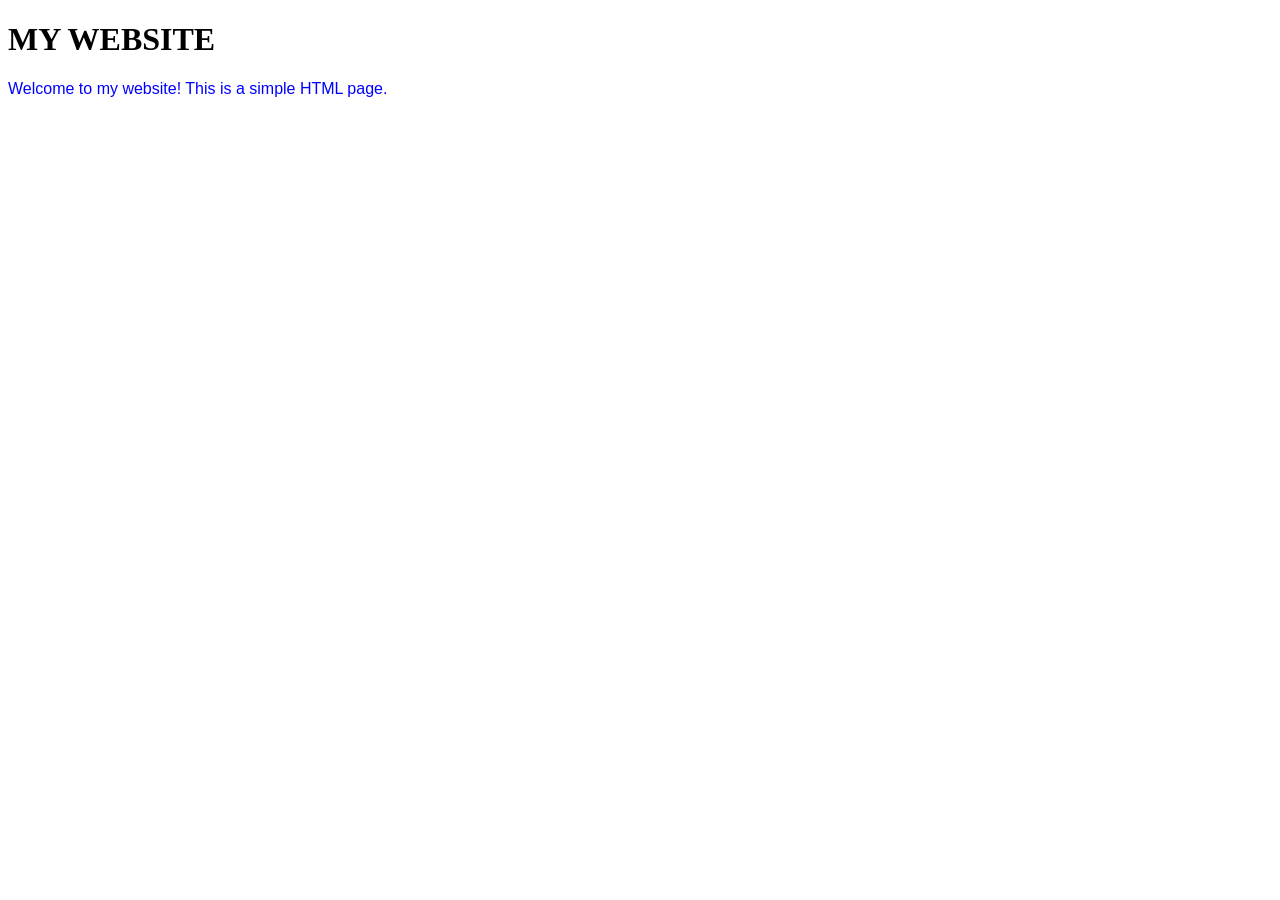
==== index.html @ bb5c05d6 "Add job listing page with styling" ====
<!DOCTYPE html>
<html lang="en">
<head>
    <meta charset="UTF-8">
    <meta name="viewport" content="width=device-width, initial-scale=1.0">
    <title>Document</title>
</head>
<body>
    <h1>MY WEBSITE</h1>
    <p style="color: blue; font-family: Arial, sans-serif; font-size: 16px;">Welcome to my website! This is a simple HTML page.</p>

</body>
</html>
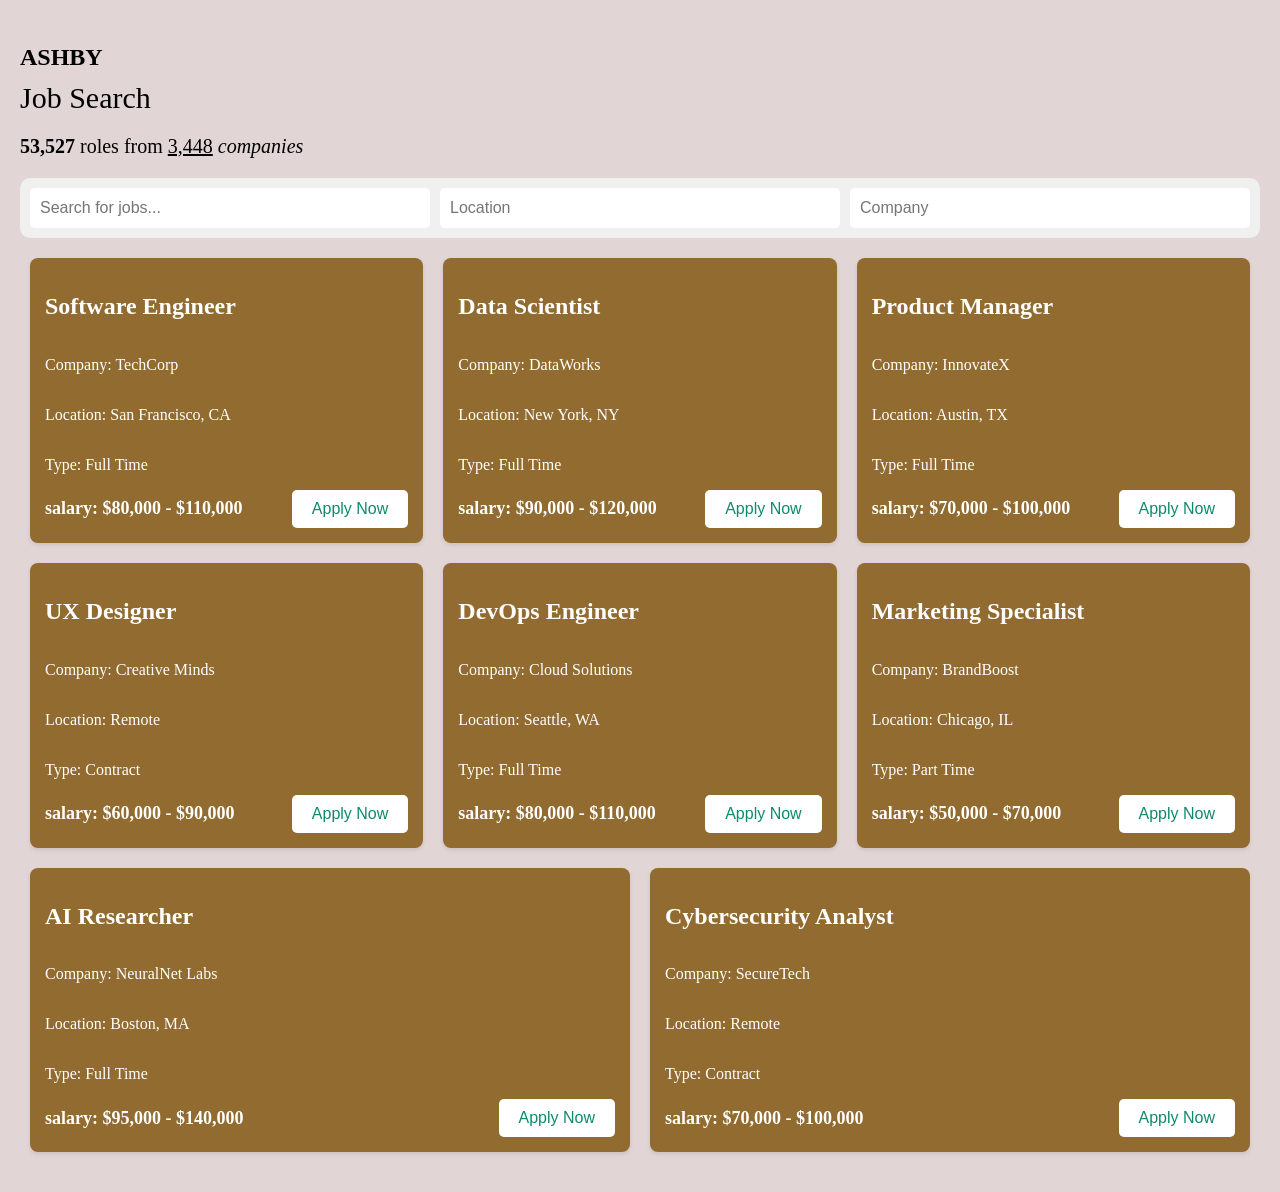
==== commit b17b840f: "Rename job.html to index.html for GitHub Pages root" ====
--- a/index.html
+++ b/index.html
@@ -3,11 +3,196 @@
 <head>
     <meta charset="UTF-8">
     <meta name="viewport" content="width=device-width, initial-scale=1.0">
-    <title>Document</title>
+    <title>AI job opportunities</title>
+    <!-- <link rel="stylesheet" href="job.css"> -->
+
+    <style>
+        body {
+            margin: 0;
+            padding: 20px;
+            background-color: #bea1a170;
+        }
+        .company-name {
+            font-size: 24px;
+            font-weight: bold;
+            margin-bottom: 10px;
+        }
+        .job-title {
+            font-size: 30px;
+            margin: 0;
+        }
+        .job-details {
+            font-size: 20px;
+        }
+        .search-div {
+            display: flex;
+            gap: 10px;
+            margin-top: 20px;
+            padding: 10px;
+            background-color: #f0f0f0;
+            border-radius: 10px;
+            height: 40px;
+        }
+        
+        .search-div input {
+            flex: 1;
+            border: none;
+            outline: none;
+            font-size: 16px;
+            border-radius: 5px;
+            padding: 0 10px;
+        }
+        
+        .outer-search-div {
+            margin-top: 20px;
+        }
+
+        .job-listings {
+            display: flex;
+            flex-direction: row;
+            gap: 20px;
+            padding: 20px 10px;
+            flex-wrap: wrap;
+        }
+
+        .job-listing {
+            flex: 1;
+            min-width: 300px;
+            background-color: #916b2f;
+            padding: 15px;
+            border-radius: 8px;
+            box-shadow: 0 2px 4px rgba(0, 0, 0, 0.1);
+            color: white;
+            display: flex;
+            flex-direction: column;
+        }
+
+            .job-listing button {
+            background-color: #ffffff;
+            color: #0d8a6d;
+            border: none;
+            padding: 10px 20px;
+            border-radius: 5px;
+            cursor: pointer;
+            font-size: 16px;
+        }
+
+        .job-listing button a {
+            text-decoration: none;
+            color: #0d8a6d;
+        }
+
+        .job-footer {
+            display: flex;
+            flex-direction: row-reverse;
+            justify-content: space-between;
+            align-items: center;
+            margin-top: auto;
+        }
+
+        .job-footer p {
+            margin: 0;
+            font-size: 18px;
+            font-weight: bold;
+        }
+    </style>
 </head>
 <body>
-    <h1>MY WEBSITE</h1>
-    <p style="color: blue; font-family: Arial, sans-serif; font-size: 16px;">Welcome to my website! This is a simple HTML page.</p>
+    <header>
+    <p class="company-name">ASHBY</p>
+    <p class="job-title">Job Search</p>
+    <p class="job-details"> <b>53,527</b> roles from <u>3,448</u> <i>companies</i></p>
+    </header>
 
+    <div class="outer-search-div">
+        <div class="search-div">
+            <input type="text" placeholder="Search for jobs...">
+            <input type="text" placeholder="Location">
+            <input type="text" placeholder="Company">
+        </div>
+    </div>
+    
+   <div class="job-listings">
+        <div class="job-listing">
+            <h2>Software Engineer</h2>
+            <p>Company: TechCorp</p>
+            <p>Location: San Francisco, CA</p>
+            <p>Type: Full Time</p>
+            <div class="job-footer">
+                <button><a href="https://jobs.ashbyhq.com/securebio/c5f6b96a-8a79-4298-9d6d-2581fc58903b/application" target="_blank">Apply Now</a></button>
+                <p>salary: $80,000 - $110,000</p>
+            </div>
+        </div>
+        <div class="job-listing">
+            <h2>Data Scientist</h2>
+            <p>Company: DataWorks</p>
+            <p>Location: New York, NY</p>
+            <p>Type: Full Time</p>
+            <div class="job-footer">
+                <button><a href="https://jobs.ashbyhq.com/securebio/c5f6b96a-8a79-4298-9d6d-2581fc58903b/application" target="_blank">Apply Now</a></button>
+                <p>salary: $90,000 - $120,000</p>
+            </div>
+        </div>
+        <div class="job-listing">
+            <h2>Product Manager</h2>
+            <p>Company: InnovateX</p>
+            <p>Location: Austin, TX</p>
+            <p>Type: Full Time</p>
+            <div class="job-footer">
+                <button><a href="https://jobs.ashbyhq.com/securebio/c5f6b96a-8a79-4298-9d6d-2581fc58903b/application" target="_blank">Apply Now</a></button>
+                <p>salary: $70,000 - $100,000</p>
+            </div>
+        </div>
+        <div class="job-listing">
+            <h2>UX Designer</h2>
+            <p>Company: Creative Minds</p>
+            <p>Location: Remote</p>
+            <p>Type: Contract</p>
+            <div class="job-footer">
+                <button><a href="https://jobs.ashbyhq.com/securebio/c5f6b96a-8a79-4298-9d6d-2581fc58903b/application" target="_blank">Apply Now</a></button>
+                <p>salary: $60,000 - $90,000</p>
+            </div>
+        </div>
+        <div class="job-listing">
+            <h2>DevOps Engineer</h2>
+            <p>Company: Cloud Solutions</p>
+            <p>Location: Seattle, WA</p>
+            <p>Type: Full Time</p>
+            <div class="job-footer">
+                <button><a href="https://jobs.ashbyhq.com/securebio/c5f6b96a-8a79-4298-9d6d-2581fc58903b/application" target="_blank">Apply Now</a></button>
+                <p>salary: $80,000 - $110,000</p>
+            </div>
+        </div>
+        <div class="job-listing">
+            <h2>Marketing Specialist</h2>
+            <p>Company: BrandBoost</p>
+            <p>Location: Chicago, IL</p>
+            <p>Type: Part Time</p>
+            <div class="job-footer">
+                <button><a href="https://jobs.ashbyhq.com/securebio/c5f6b96a-8a79-4298-9d6d-2581fc58903b/application" target="_blank">Apply Now</a></button>
+                <p>salary: $50,000 - $70,000</p>
+            </div>
+        </div>
+        <div class="job-listing">
+            <h2>AI Researcher</h2>
+            <p>Company: NeuralNet Labs</p>
+            <p>Location: Boston, MA</p>
+            <p>Type: Full Time</p>
+            <div class="job-footer">
+                <button><a href="https://jobs.ashbyhq.com/securebio/c5f6b96a-8a79-4298-9d6d-2581fc58903b/application" target="_blank">Apply Now</a></button>
+                <p>salary: $95,000 - $140,000</p>
+            </div>
+        </div>
+        <div class="job-listing">
+            <h2>Cybersecurity Analyst</h2>
+            <p>Company: SecureTech</p>
+            <p>Location: Remote</p>
+            <p>Type: Contract</p>
+            <div class="job-footer">
+                <button><a href="https://jobs.ashbyhq.com/securebio/c5f6b96a-8a79-4298-9d6d-2581fc58903b/application" target="_blank">Apply Now</a></button>
+                <p>salary: $70,000 - $100,000</p>
+            </div>
+        </div>
+   </div>
 </body>
 </html>
